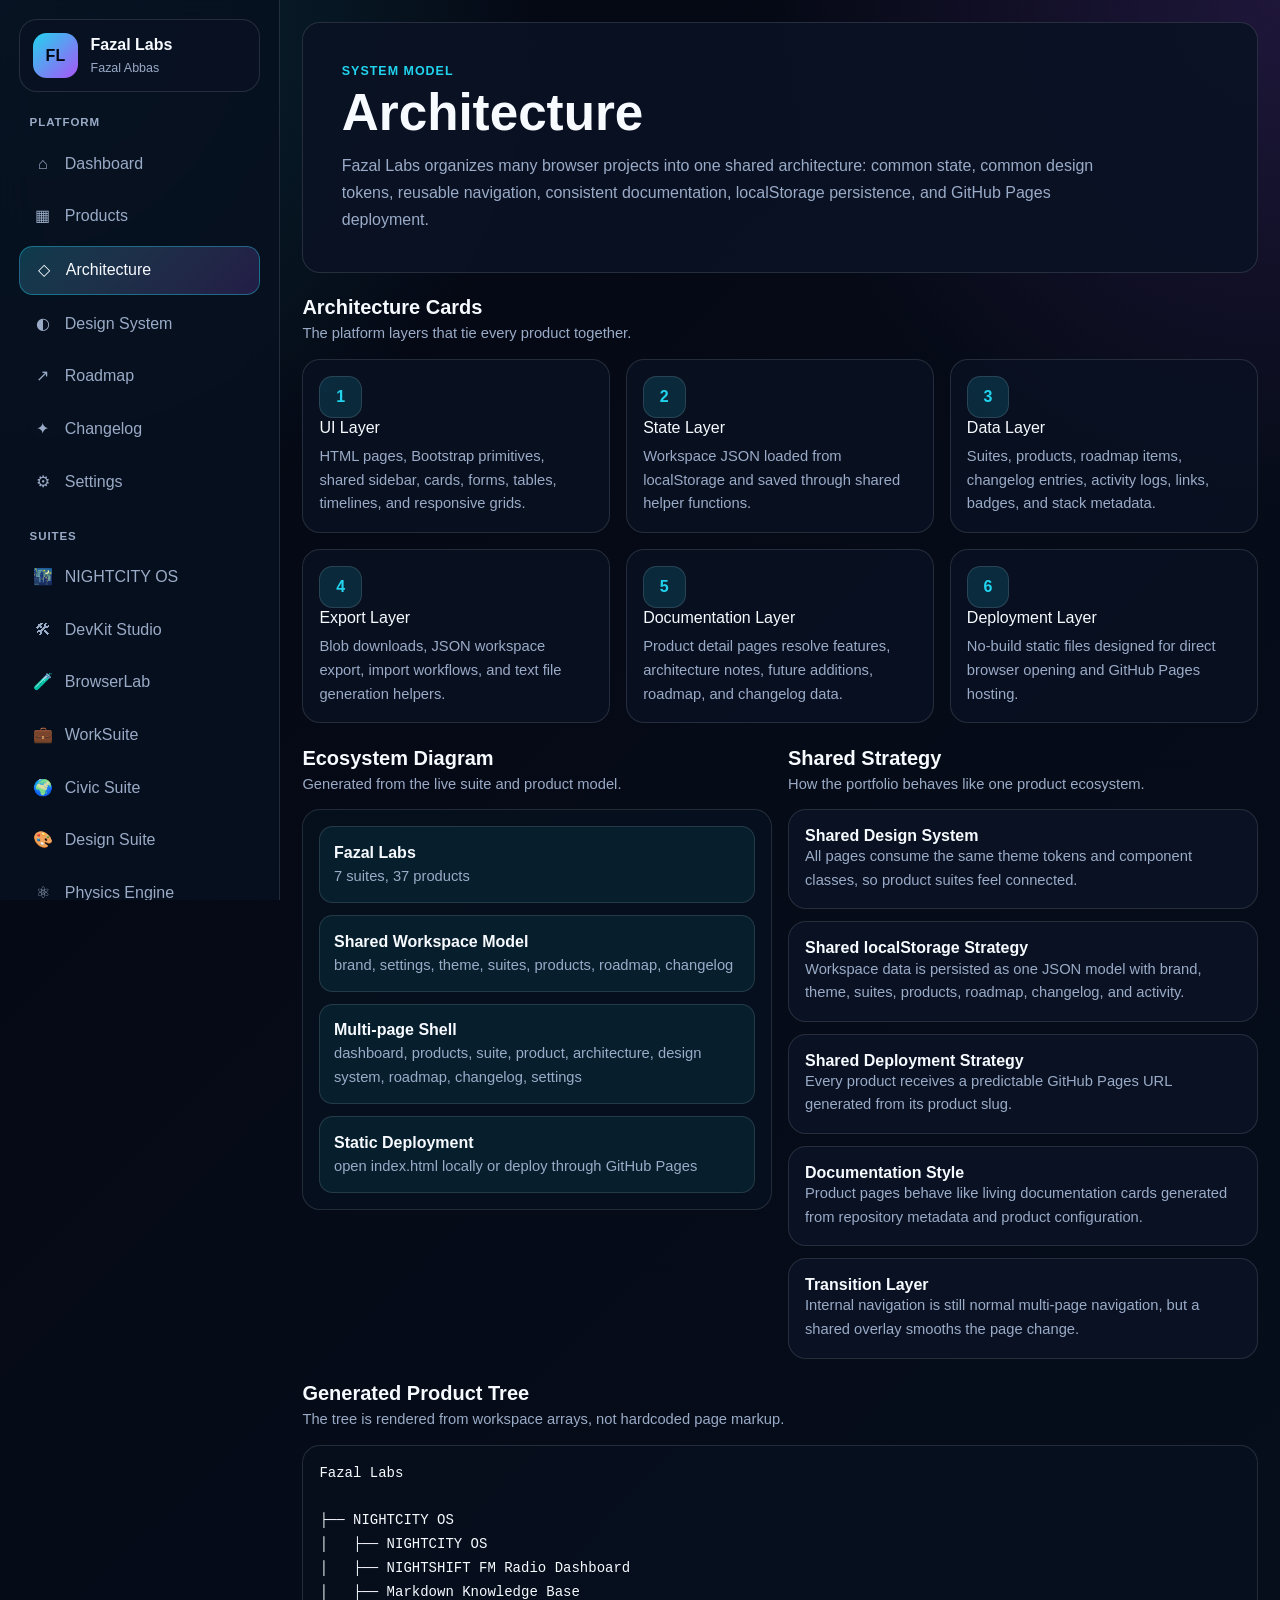
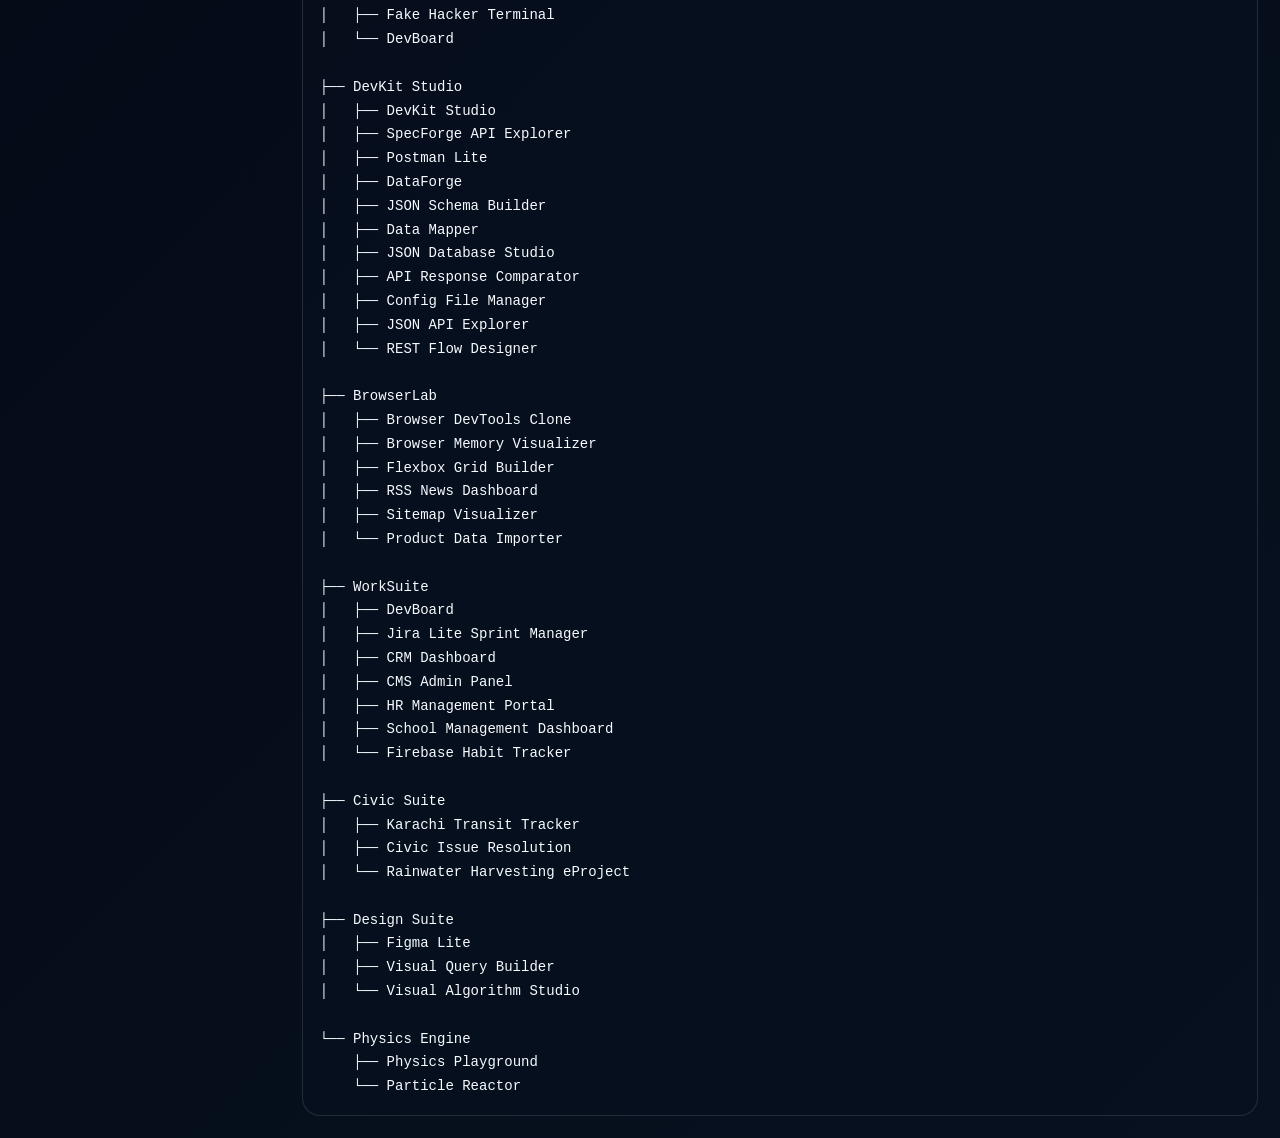
==== architecture.html @ 1fa54c41 "Initial Fazal Labs portfolio ecosystem" ====
<!doctype html>
<html lang="en">
  <head>
    <meta charset="utf-8" />
    <meta name="viewport" content="width=device-width, initial-scale=1" />
    <title>Architecture | Fazal Labs</title>
    <link rel="preconnect" href="https://cdn.jsdelivr.net" />
    <link rel="preconnect" href="https://code.jquery.com" />
    <link
      href="https://cdn.jsdelivr.net/npm/bootstrap@5.3.3/dist/css/bootstrap.min.css"
      rel="stylesheet"
    />
    <link href="styles.css" rel="stylesheet" />
    <link href="css/architecture.css" rel="stylesheet" />
  </head>
  <body>
    <div class="app-shell">
      <div id="sidebar-root"></div>

      <main class="main-content">
        <div class="page-container">
          <header class="architecture-intro">
            <p class="eyebrow">System Model</p>
            <h1 class="page-title">Architecture</h1>
            <p class="page-description">
              Fazal Labs organizes many browser projects into one shared
              architecture: common state, common design tokens, reusable
              navigation, consistent documentation, localStorage persistence,
              and GitHub Pages deployment.
            </p>
          </header>

          <section class="section">
            <div class="section-header">
              <div>
                <h2 class="section-title">Architecture Cards</h2>
                <p class="section-note">
                  The platform layers that tie every product together.
                </p>
              </div>
            </div>
            <div id="architectureCards" class="grid architecture-grid"></div>
          </section>

          <section class="section grid grid-2">
            <div>
              <div class="section-header">
                <div>
                  <h2 class="section-title">Ecosystem Diagram</h2>
                  <p class="section-note">
                    Generated from the live suite and product model.
                  </p>
                </div>
              </div>
              <div id="ecosystemDiagram" class="architecture-diagram"></div>
            </div>

            <div>
              <div class="section-header">
                <div>
                  <h2 class="section-title">Shared Strategy</h2>
                  <p class="section-note">
                    How the portfolio behaves like one product ecosystem.
                  </p>
                </div>
              </div>
              <div id="architectureOverview" class="strategy-list"></div>
            </div>
          </section>

          <section class="section">
            <div class="section-header">
              <div>
                <h2 class="section-title">Generated Product Tree</h2>
                <p class="section-note">
                  The tree is rendered from workspace arrays, not hardcoded page
                  markup.
                </p>
              </div>
            </div>
            <pre id="architectureTree" class="ecosystem-tree"></pre>
          </section>
        </div>
      </main>
    </div>

    <script src="https://code.jquery.com/jquery-3.7.1.min.js"></script>
    <script src="https://cdn.jsdelivr.net/npm/bootstrap@5.3.3/dist/js/bootstrap.bundle.min.js"></script>
    <script src="js/shared.js"></script>
    <script src="js/architecture.js"></script>
  </body>
</html>
---- styles.css ----
:root {
  --bg: #040712;
  --bg-soft: #07111f;
  --card: rgba(10, 18, 36, 0.9);
  --text: #f7fbff;
  --muted: #9aabc7;
  --primary: #22d3ee;
  --secondary: #a855f7;
  --success: #4ade80;
  --warning: #facc15;
  --danger: #fb7185;
  --radius: 18px;
  --font-family:
    Inter, system-ui, -apple-system, BlinkMacSystemFont, "Segoe UI", sans-serif;
  --transition-speed: 320ms;
  --border-soft: color-mix(in srgb, var(--text) 12%, transparent);
  --border-strong: color-mix(in srgb, var(--primary) 38%, transparent);
  --shadow-soft: 0 18px 60px color-mix(in srgb, var(--bg) 78%, transparent);
  --shadow-card: 0 12px 40px color-mix(in srgb, var(--bg) 55%, transparent);
  --focus-ring: 0 0 0 4px color-mix(in srgb, var(--primary) 24%, transparent);
}

* {
  box-sizing: border-box;
}

html {
  min-height: 100%;
  background: var(--bg);
}

body {
  min-height: 100vh;
  margin: 0;
  background:
    radial-gradient(
      circle at top left,
      color-mix(in srgb, var(--primary) 18%, transparent),
      transparent 34rem
    ),
    radial-gradient(
      circle at top right,
      color-mix(in srgb, var(--secondary) 16%, transparent),
      transparent 32rem
    ),
    linear-gradient(135deg, var(--bg), var(--bg-soft));
  color: var(--text);
  font-family: var(--font-family);
  overflow-x: hidden;
}

a {
  color: inherit;
  text-decoration: none;
}

a:hover {
  color: var(--primary);
}

button,
input,
select,
textarea {
  font: inherit;
}

img {
  max-width: 100%;
  display: block;
}

.app-shell {
  min-height: 100vh;
  display: grid;
  grid-template-columns: 280px minmax(0, 1fr);
}

.sidebar {
  position: sticky;
  top: 0;
  height: 100vh;
  padding: 1.2rem;
  background: color-mix(in srgb, var(--bg-soft) 88%, transparent);
  border-right: 1px solid var(--border-soft);
  backdrop-filter: blur(18px);
  overflow-y: auto;
  z-index: 20;
}

.sidebar-brand {
  display: flex;
  align-items: center;
  gap: 0.8rem;
  padding: 0.8rem;
  margin-bottom: 1rem;
  border: 1px solid var(--border-soft);
  border-radius: var(--radius);
  background: color-mix(in srgb, var(--card) 84%, transparent);
}

.brand-mark {
  width: 2.8rem;
  height: 2.8rem;
  display: grid;
  place-items: center;
  border-radius: calc(var(--radius) * 0.75);
  background: linear-gradient(135deg, var(--primary), var(--secondary));
  color: var(--bg);
  font-weight: 900;
  letter-spacing: 0;
}

.brand-title {
  margin: 0;
  font-size: 1rem;
  font-weight: 800;
}

.brand-subtitle {
  margin: 0.15rem 0 0;
  color: var(--muted);
  font-size: 0.78rem;
}

.nav-section-label {
  margin: 1.4rem 0 0.55rem;
  padding: 0 0.65rem;
  color: var(--muted);
  font-size: 0.72rem;
  font-weight: 800;
  letter-spacing: 0.08em;
  text-transform: uppercase;
}

.nav-list {
  display: grid;
  gap: 0.35rem;
  margin: 0;
  padding: 0;
  list-style: none;
}

.nav-link {
  display: flex;
  align-items: center;
  gap: 0.7rem;
  min-height: 2.65rem;
  padding: 0.72rem 0.8rem;
  border-radius: calc(var(--radius) * 0.75);
  color: var(--muted);
  transition:
    background var(--transition-speed) ease,
    color var(--transition-speed) ease,
    border-color var(--transition-speed) ease,
    transform var(--transition-speed) ease;
}

.nav-link:hover {
  color: var(--text);
  background: color-mix(in srgb, var(--primary) 10%, transparent);
  transform: translateX(2px);
}

.nav-link.active {
  color: var(--text);
  background: linear-gradient(
    135deg,
    color-mix(in srgb, var(--primary) 22%, transparent),
    color-mix(in srgb, var(--secondary) 18%, transparent)
  );
  border: 1px solid var(--border-strong);
}

.nav-icon {
  width: 1.35rem;
  text-align: center;
}

.sidebar-footer {
  margin-top: 1.4rem;
  padding: 0.9rem;
  border: 1px solid var(--border-soft);
  border-radius: var(--radius);
  background: color-mix(in srgb, var(--card) 72%, transparent);
  color: var(--muted);
  font-size: 0.82rem;
}

.main-content {
  min-width: 0;
  padding: 1.4rem;
}

.page-container {
  width: min(1180px, 100%);
  margin: 0 auto;
}

.page-header {
  display: flex;
  align-items: flex-end;
  justify-content: space-between;
  gap: 1rem;
  margin-bottom: 1.25rem;
}

.eyebrow {
  margin: 0 0 0.4rem;
  color: var(--primary);
  font-size: 0.78rem;
  font-weight: 800;
  letter-spacing: 0.08em;
  text-transform: uppercase;
}

.page-title {
  margin: 0;
  font-size: clamp(2rem, 4vw, 4rem);
  line-height: 1;
  font-weight: 900;
}

.page-description {
  max-width: 760px;
  margin: 0.85rem 0 0;
  color: var(--muted);
  font-size: 1rem;
  line-height: 1.7;
}

.section {
  margin-top: 1.4rem;
}

.section-header {
  display: flex;
  align-items: center;
  justify-content: space-between;
  gap: 1rem;
  margin-bottom: 0.9rem;
}

.section-title {
  margin: 0;
  font-size: 1.25rem;
  font-weight: 850;
}

.section-note {
  margin: 0.2rem 0 0;
  color: var(--muted);
  font-size: 0.92rem;
}

.grid {
  display: grid;
  gap: 1rem;
}

.grid-2 {
  grid-template-columns: repeat(2, minmax(0, 1fr));
}

.grid-3 {
  grid-template-columns: repeat(3, minmax(0, 1fr));
}

.grid-4 {
  grid-template-columns: repeat(4, minmax(0, 1fr));
}

.card,
.lab-card,
.product-card,
.suite-card,
.stat-card,
.timeline-card {
  border: 1px solid var(--border-soft);
  border-radius: var(--radius);
  background: var(--card);
  box-shadow: var(--shadow-card);
}

.lab-card,
.product-card,
.suite-card,
.stat-card,
.timeline-card {
  padding: 1rem;
}

.card-hover {
  transition:
    transform var(--transition-speed) ease,
    border-color var(--transition-speed) ease,
    background var(--transition-speed) ease;
}

.card-hover:hover {
  transform: translateY(-3px);
  border-color: var(--border-strong);
  background: color-mix(in srgb, var(--card) 88%, var(--primary));
}

.product-card,
.suite-card {
  display: flex;
  flex-direction: column;
  gap: 0.85rem;
  min-height: 100%;
}

.card-topline {
  display: flex;
  align-items: flex-start;
  justify-content: space-between;
  gap: 0.8rem;
}

.card-icon {
  width: 2.65rem;
  height: 2.65rem;
  display: grid;
  place-items: center;
  flex: 0 0 auto;
  border-radius: calc(var(--radius) * 0.75);
  background: color-mix(in srgb, var(--primary) 14%, transparent);
  border: 1px solid var(--border-soft);
  color: var(--primary);
  font-weight: 900;
}

.card-title {
  margin: 0;
  font-size: 1rem;
  font-weight: 850;
}

.card-text {
  margin: 0;
  color: var(--muted);
  line-height: 1.6;
  font-size: 0.92rem;
}

.card-meta {
  display: flex;
  align-items: center;
  flex-wrap: wrap;
  gap: 0.45rem;
  margin-top: auto;
}

.badge-soft,
.status-badge,
.stack-badge {
  display: inline-flex;
  align-items: center;
  gap: 0.35rem;
  width: fit-content;
  min-height: 1.7rem;
  padding: 0.25rem 0.55rem;
  border: 1px solid var(--border-soft);
  border-radius: 999px;
  background: color-mix(in srgb, var(--card) 72%, transparent);
  color: var(--muted);
  font-size: 0.76rem;
  font-weight: 750;
}

.status-active,
.status-completed {
  color: var(--success);
  border-color: color-mix(in srgb, var(--success) 38%, transparent);
  background: color-mix(in srgb, var(--success) 12%, transparent);
}

.status-progress,
.status-in-progress {
  color: var(--warning);
  border-color: color-mix(in srgb, var(--warning) 38%, transparent);
  background: color-mix(in srgb, var(--warning) 12%, transparent);
}

.status-planned {
  color: var(--primary);
  border-color: color-mix(in srgb, var(--primary) 38%, transparent);
  background: color-mix(in srgb, var(--primary) 12%, transparent);
}

.status-archived,
.status-danger {
  color: var(--danger);
  border-color: color-mix(in srgb, var(--danger) 38%, transparent);
  background: color-mix(in srgb, var(--danger) 12%, transparent);
}

.btn-lab,
.btn-ghost,
.btn-danger-soft {
  display: inline-flex;
  align-items: center;
  justify-content: center;
  gap: 0.45rem;
  min-height: 2.45rem;
  padding: 0.55rem 0.9rem;
  border-radius: calc(var(--radius) * 0.7);
  border: 1px solid transparent;
  cursor: pointer;
  font-weight: 800;
  transition:
    transform var(--transition-speed) ease,
    background var(--transition-speed) ease,
    border-color var(--transition-speed) ease,
    color var(--transition-speed) ease;
}

.btn-lab {
  background: linear-gradient(135deg, var(--primary), var(--secondary));
  color: var(--bg);
}

.btn-lab:hover {
  color: var(--bg);
  transform: translateY(-2px);
}

.btn-ghost {
  background: color-mix(in srgb, var(--card) 72%, transparent);
  color: var(--text);
  border-color: var(--border-soft);
}

.btn-ghost:hover {
  color: var(--text);
  border-color: var(--border-strong);
  background: color-mix(in srgb, var(--primary) 10%, transparent);
}

.btn-danger-soft {
  background: color-mix(in srgb, var(--danger) 12%, transparent);
  color: var(--danger);
  border-color: color-mix(in srgb, var(--danger) 34%, transparent);
}

.btn-danger-soft:hover {
  color: var(--danger);
  transform: translateY(-2px);
}

.actions-row {
  display: flex;
  flex-wrap: wrap;
  gap: 0.6rem;
}

.form-control,
.form-select,
.form-range,
textarea.form-control {
  border: 1px solid var(--border-soft);
  border-radius: calc(var(--radius) * 0.65);
  background-color: color-mix(in srgb, var(--bg-soft) 88%, transparent);
  color: var(--text);
}

.form-control:focus,
.form-select:focus,
textarea.form-control:focus {
  border-color: var(--primary);
  background-color: color-mix(in srgb, var(--bg-soft) 92%, transparent);
  color: var(--text);
  box-shadow: var(--focus-ring);
}

.form-control::placeholder,
textarea.form-control::placeholder {
  color: color-mix(in srgb, var(--muted) 75%, transparent);
}

.form-label {
  color: var(--text);
  font-weight: 800;
}

.filter-bar {
  display: grid;
  grid-template-columns: minmax(220px, 1fr) repeat(3, minmax(150px, 220px));
  gap: 0.75rem;
  margin-bottom: 1rem;
}

.table {
  color: var(--text);
  border-color: var(--border-soft);
}

.table thead {
  color: var(--muted);
}

.table > :not(caption) > * > * {
  background-color: transparent;
  border-bottom-color: var(--border-soft);
}

.empty-state {
  padding: 2rem;
  text-align: center;
  border: 1px dashed var(--border-soft);
  border-radius: var(--radius);
  color: var(--muted);
  background: color-mix(in srgb, var(--card) 48%, transparent);
}

.status-toast {
  position: fixed;
  right: 1rem;
  bottom: 1rem;
  width: min(360px, calc(100vw - 2rem));
  padding: 0.85rem 1rem;
  border: 1px solid var(--border-soft);
  border-radius: var(--radius);
  background: var(--card);
  color: var(--text);
  box-shadow: var(--shadow-soft);
  z-index: 10000;
  opacity: 0;
  transform: translateY(0.8rem);
  pointer-events: none;
  transition:
    opacity var(--transition-speed) ease,
    transform var(--transition-speed) ease;
}

.status-toast.show {
  opacity: 1;
  transform: translateY(0);
}

.status-toast.success {
  border-color: color-mix(in srgb, var(--success) 44%, transparent);
}

.status-toast.warning {
  border-color: color-mix(in srgb, var(--warning) 44%, transparent);
}

.status-toast.danger {
  border-color: color-mix(in srgb, var(--danger) 44%, transparent);
}

.ecosystem-tree {
  margin: 0;
  padding: 1rem;
  border: 1px solid var(--border-soft);
  border-radius: var(--radius);
  background: color-mix(in srgb, var(--bg-soft) 76%, transparent);
  color: var(--text);
  font-family: "SFMono-Regular", Consolas, "Liberation Mono", monospace;
  line-height: 1.7;
  white-space: pre-wrap;
  overflow-x: auto;
}

.timeline-list {
  display: grid;
  gap: 0.8rem;
}

.timeline-card {
  position: relative;
  padding-left: 1.25rem;
}

.timeline-card::before {
  content: "";
  position: absolute;
  left: 0;
  top: 1rem;
  bottom: 1rem;
  width: 3px;
  border-radius: 999px;
  background: linear-gradient(var(--primary), var(--secondary));
}

.kpi-value {
  margin: 0;
  font-size: 2rem;
  line-height: 1;
  font-weight: 900;
}

.kpi-label {
  margin: 0.35rem 0 0;
  color: var(--muted);
  font-size: 0.84rem;
}

.transition-overlay {
  position: fixed;
  inset: 0;
  display: grid;
  place-items: center;
  background: var(--bg);
  z-index: 9999;
  opacity: 1;
  visibility: visible;
  transition:
    opacity var(--transition-speed) ease,
    visibility var(--transition-speed) ease;
}

.transition-overlay.is-hidden {
  opacity: 0;
  visibility: hidden;
  pointer-events: none;
}

.loader-panel {
  display: none;
  width: min(360px, calc(100vw - 2rem));
  padding: 1.2rem;
  border: 1px solid var(--border-soft);
  border-radius: var(--radius);
  background: var(--card);
  text-align: center;
  box-shadow: var(--shadow-soft);
}

.transition-overlay.show-loader .loader-panel {
  display: block;
}

.loader-ring {
  width: 2.7rem;
  height: 2.7rem;
  margin: 0 auto 0.85rem;
  border: 3px solid color-mix(in srgb, var(--primary) 18%, transparent);
  border-top-color: var(--primary);
  border-radius: 50%;
  animation: loader-spin 0.8s linear infinite;
}

.loader-text {
  margin: 0;
  color: var(--muted);
  font-weight: 750;
}

@keyframes loader-spin {
  to {
    transform: rotate(360deg);
  }
}

.mobile-nav-toggle {
  display: none;
  width: 2.6rem;
  height: 2.6rem;
  place-items: center;
  border: 1px solid var(--border-soft);
  border-radius: calc(var(--radius) * 0.65);
  background: var(--card);
  color: var(--text);
}

@media (max-width: 1100px) {
  .grid-4 {
    grid-template-columns: repeat(2, minmax(0, 1fr));
  }

  .grid-3 {
    grid-template-columns: repeat(2, minmax(0, 1fr));
  }

  .filter-bar {
    grid-template-columns: repeat(2, minmax(0, 1fr));
  }
}

@media (max-width: 860px) {
  .app-shell {
    grid-template-columns: 1fr;
  }

  .sidebar {
    position: relative;
    height: auto;
    border-right: 0;
    border-bottom: 1px solid var(--border-soft);
  }

  .nav-list {
    grid-template-columns: repeat(2, minmax(0, 1fr));
  }

  .main-content {
    padding: 1rem;
  }

  .page-header {
    align-items: flex-start;
    flex-direction: column;
  }
}

@media (max-width: 640px) {
  .grid-2,
  .grid-3,
  .grid-4,
  .filter-bar {
    grid-template-columns: 1fr;
  }

  .nav-list {
    grid-template-columns: 1fr;
  }

  .page-title {
    font-size: 2.25rem;
  }

  .actions-row {
    flex-direction: column;
  }

  .btn-lab,
  .btn-ghost,
  .btn-danger-soft {
    width: 100%;
  }
}
---- css/architecture.css ----
.architecture-intro {
  padding: clamp(1.2rem, 4vw, 2.4rem);
  border: 1px solid var(--border-soft);
  border-radius: var(--radius);
  background: var(--card);
}

.architecture-grid {
  grid-template-columns: repeat(3, minmax(0, 1fr));
}

.architecture-card {
  padding: 1rem;
  border: 1px solid var(--border-soft);
  border-radius: var(--radius);
  background: color-mix(in srgb, var(--card) 82%, transparent);
}

.architecture-card h3 {
  margin: 0 0 0.5rem;
  font-size: 1rem;
}

.architecture-diagram {
  display: grid;
  gap: 0.75rem;
  padding: 1rem;
  border: 1px solid var(--border-soft);
  border-radius: var(--radius);
  background: color-mix(in srgb, var(--bg-soft) 78%, transparent);
}

.diagram-layer {
  padding: 0.85rem;
  border: 1px solid var(--border-soft);
  border-radius: calc(var(--radius) * 0.75);
  background: color-mix(in srgb, var(--primary) 8%, transparent);
}

.strategy-list {
  display: grid;
  gap: 0.75rem;
}

.strategy-item {
  padding: 1rem;
  border: 1px solid var(--border-soft);
  border-radius: var(--radius);
  background: var(--card);
}

@media (max-width: 980px) {
  .architecture-grid {
    grid-template-columns: repeat(2, minmax(0, 1fr));
  }
}

@media (max-width: 640px) {
  .architecture-grid {
    grid-template-columns: 1fr;
  }
}
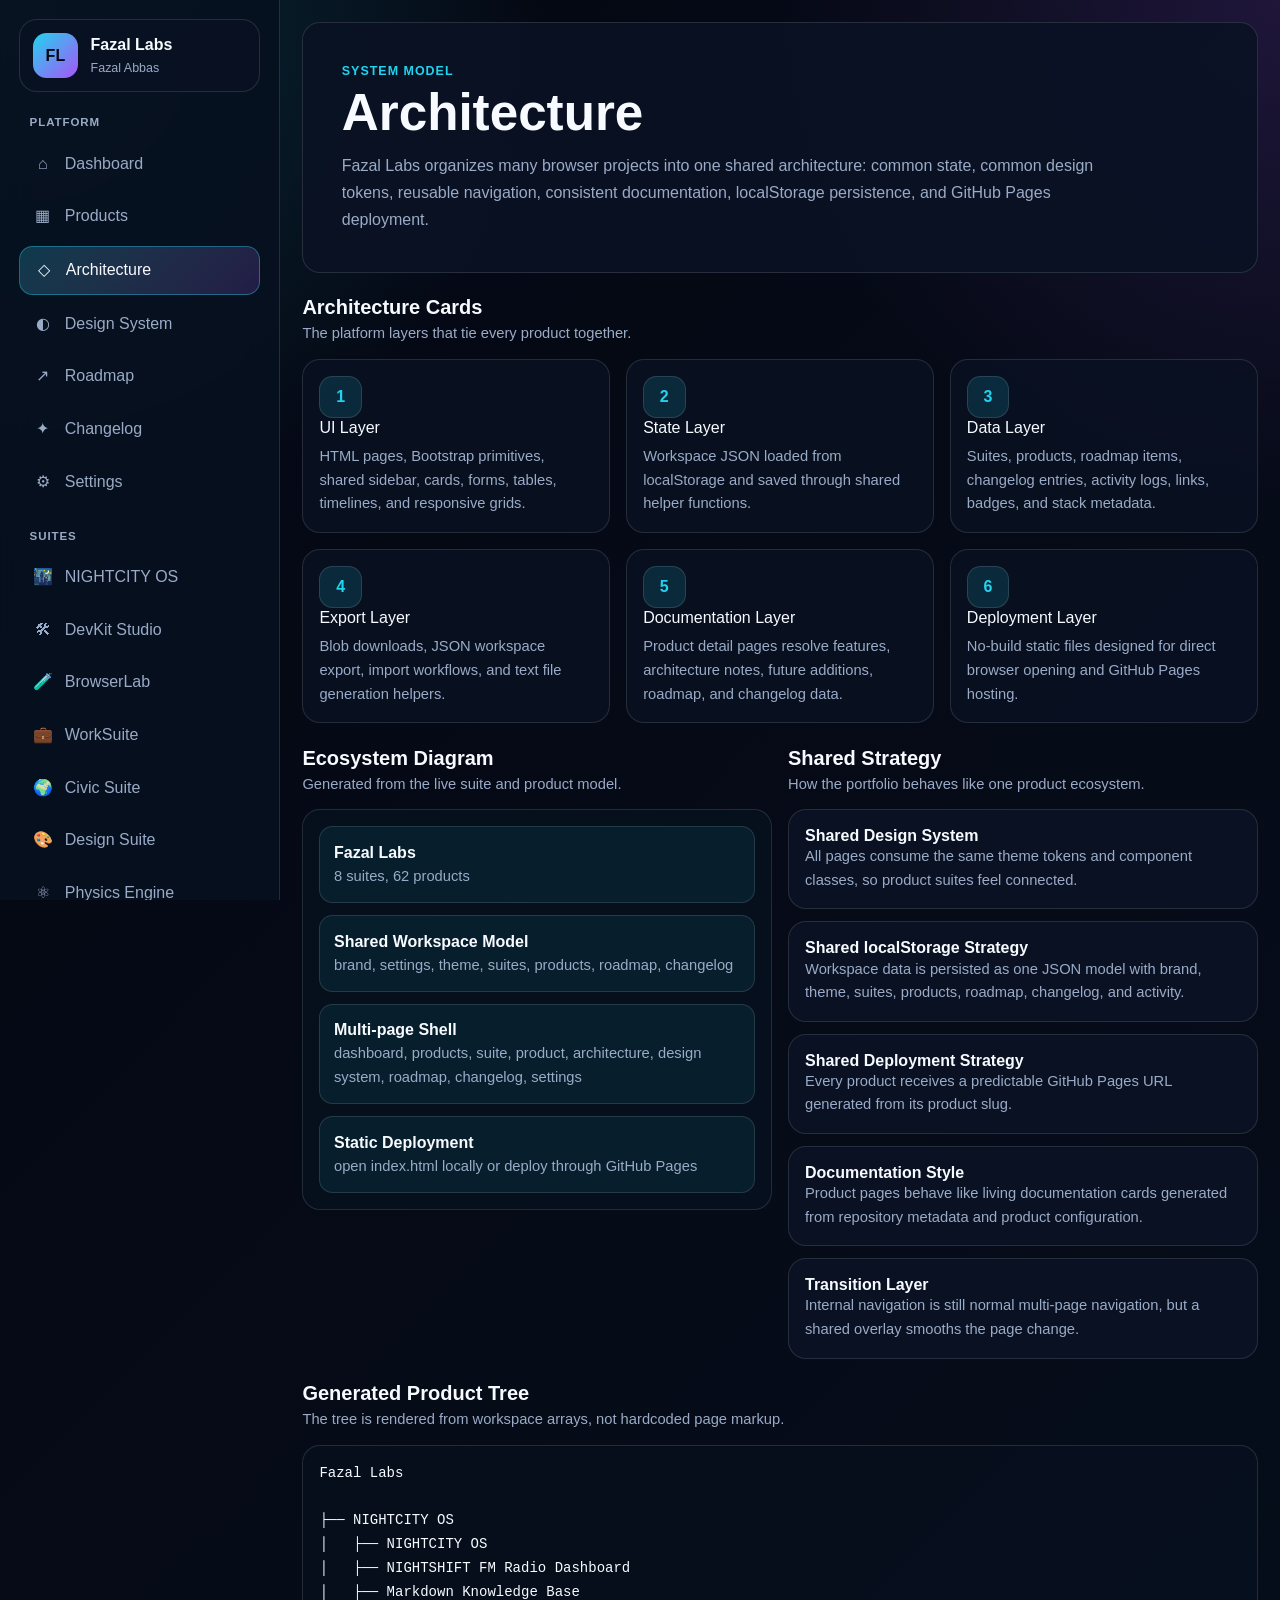
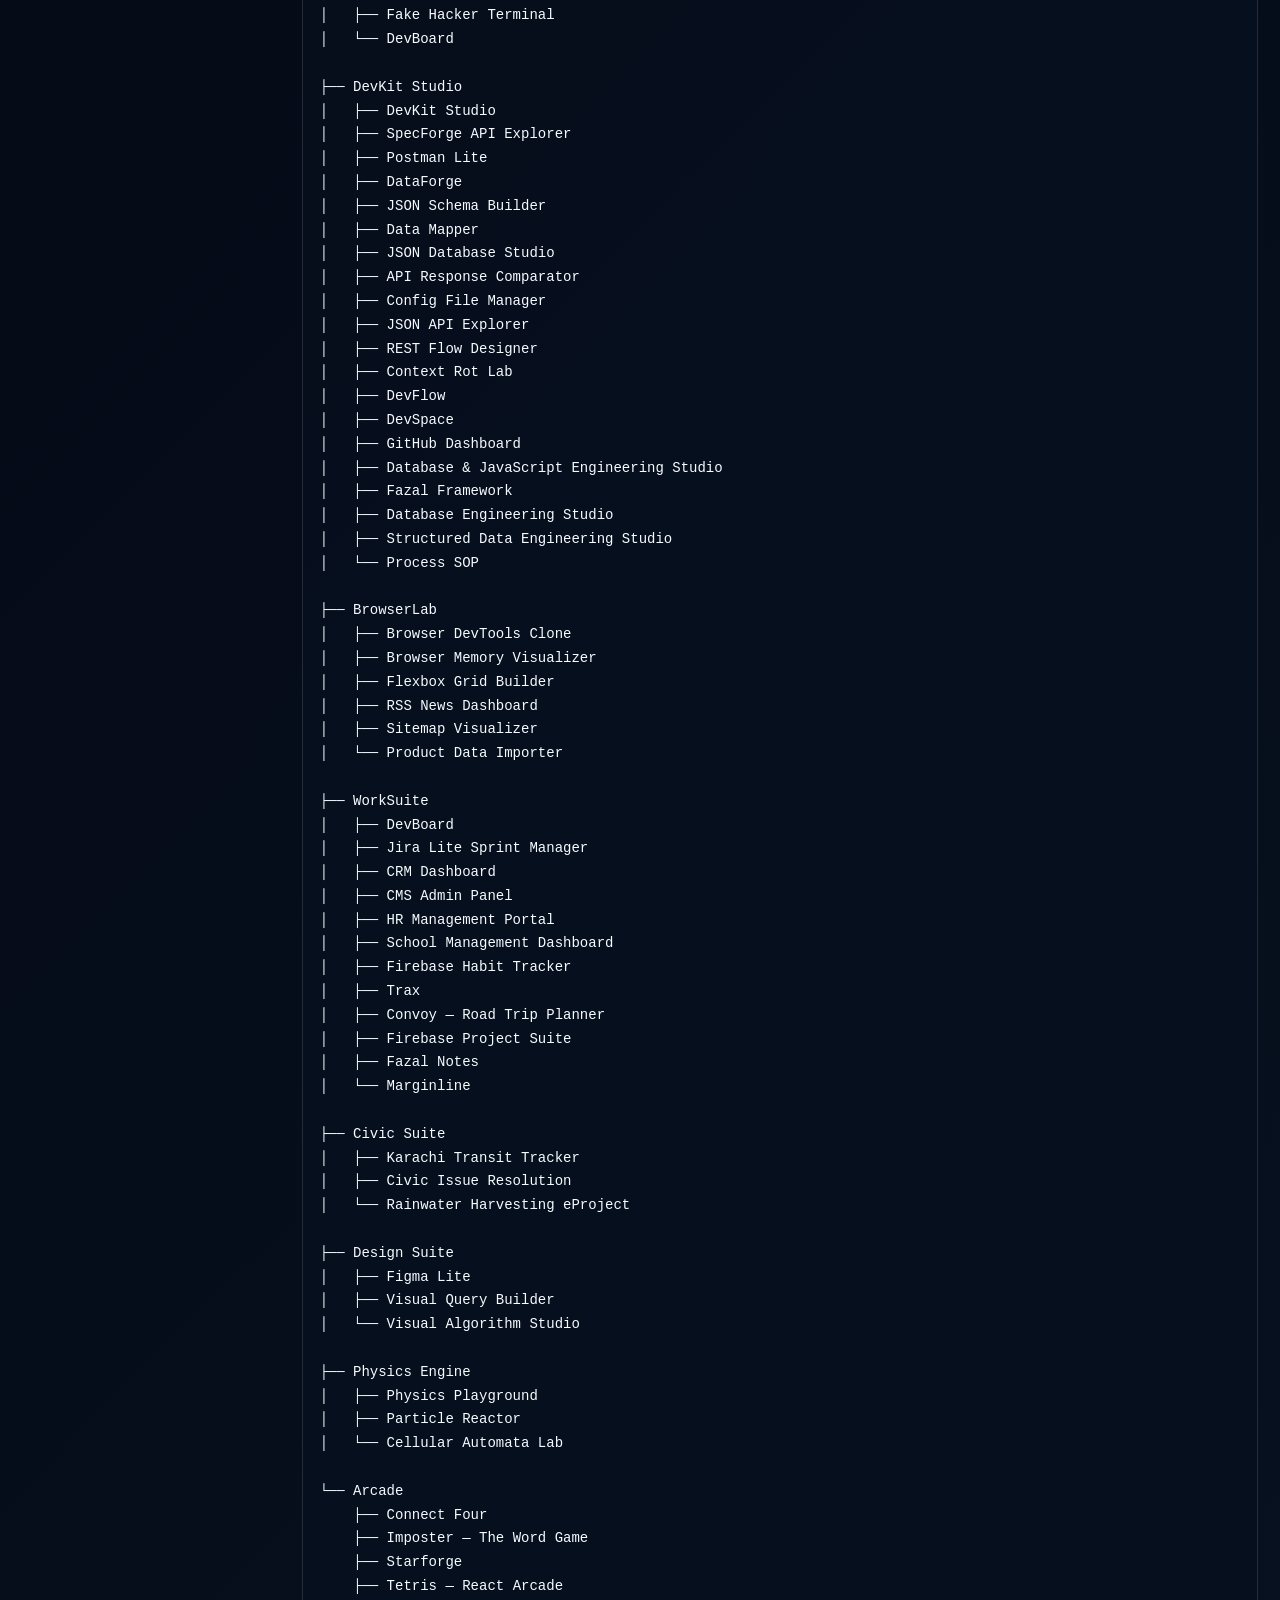
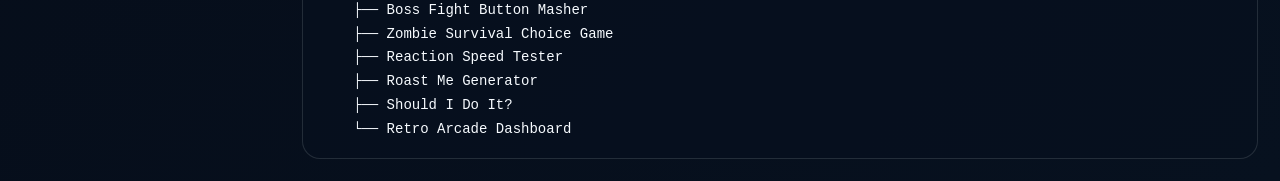
==== commit 0620a238: "Replace Inter with Manrope, actually load it The font stack listed Inter first but no page ever load" ====
--- a/architecture.html
+++ b/architecture.html
@@ -4,6 +4,10 @@
     <meta charset="utf-8" />
     <meta name="viewport" content="width=device-width, initial-scale=1" />
     <title>Architecture | Fazal Labs</title>
+    <link rel="preconnect" href="https://fonts.googleapis.com" />
+    <link rel="preconnect" href="https://fonts.gstatic.com" crossorigin />
+    <link rel="stylesheet" href="https://fonts.googleapis.com/css2?family=Manrope:wght@400;500;600;700;800&display=swap" />
+    <link rel="icon" type="image/svg+xml" href="assets/favicon.svg" />
     <link rel="preconnect" href="https://cdn.jsdelivr.net" />
     <link rel="preconnect" href="https://code.jquery.com" />
     <link
--- a/styles.css
+++ b/styles.css
@@ -11,7 +11,7 @@
   --danger: #fb7185;
   --radius: 18px;
   --font-family:
-    Inter, system-ui, -apple-system, BlinkMacSystemFont, "Segoe UI", sans-serif;
+    "Manrope", system-ui, -apple-system, BlinkMacSystemFont, "Segoe UI", sans-serif;
   --transition-speed: 320ms;
   --border-soft: color-mix(in srgb, var(--text) 12%, transparent);
   --border-strong: color-mix(in srgb, var(--primary) 38%, transparent);
